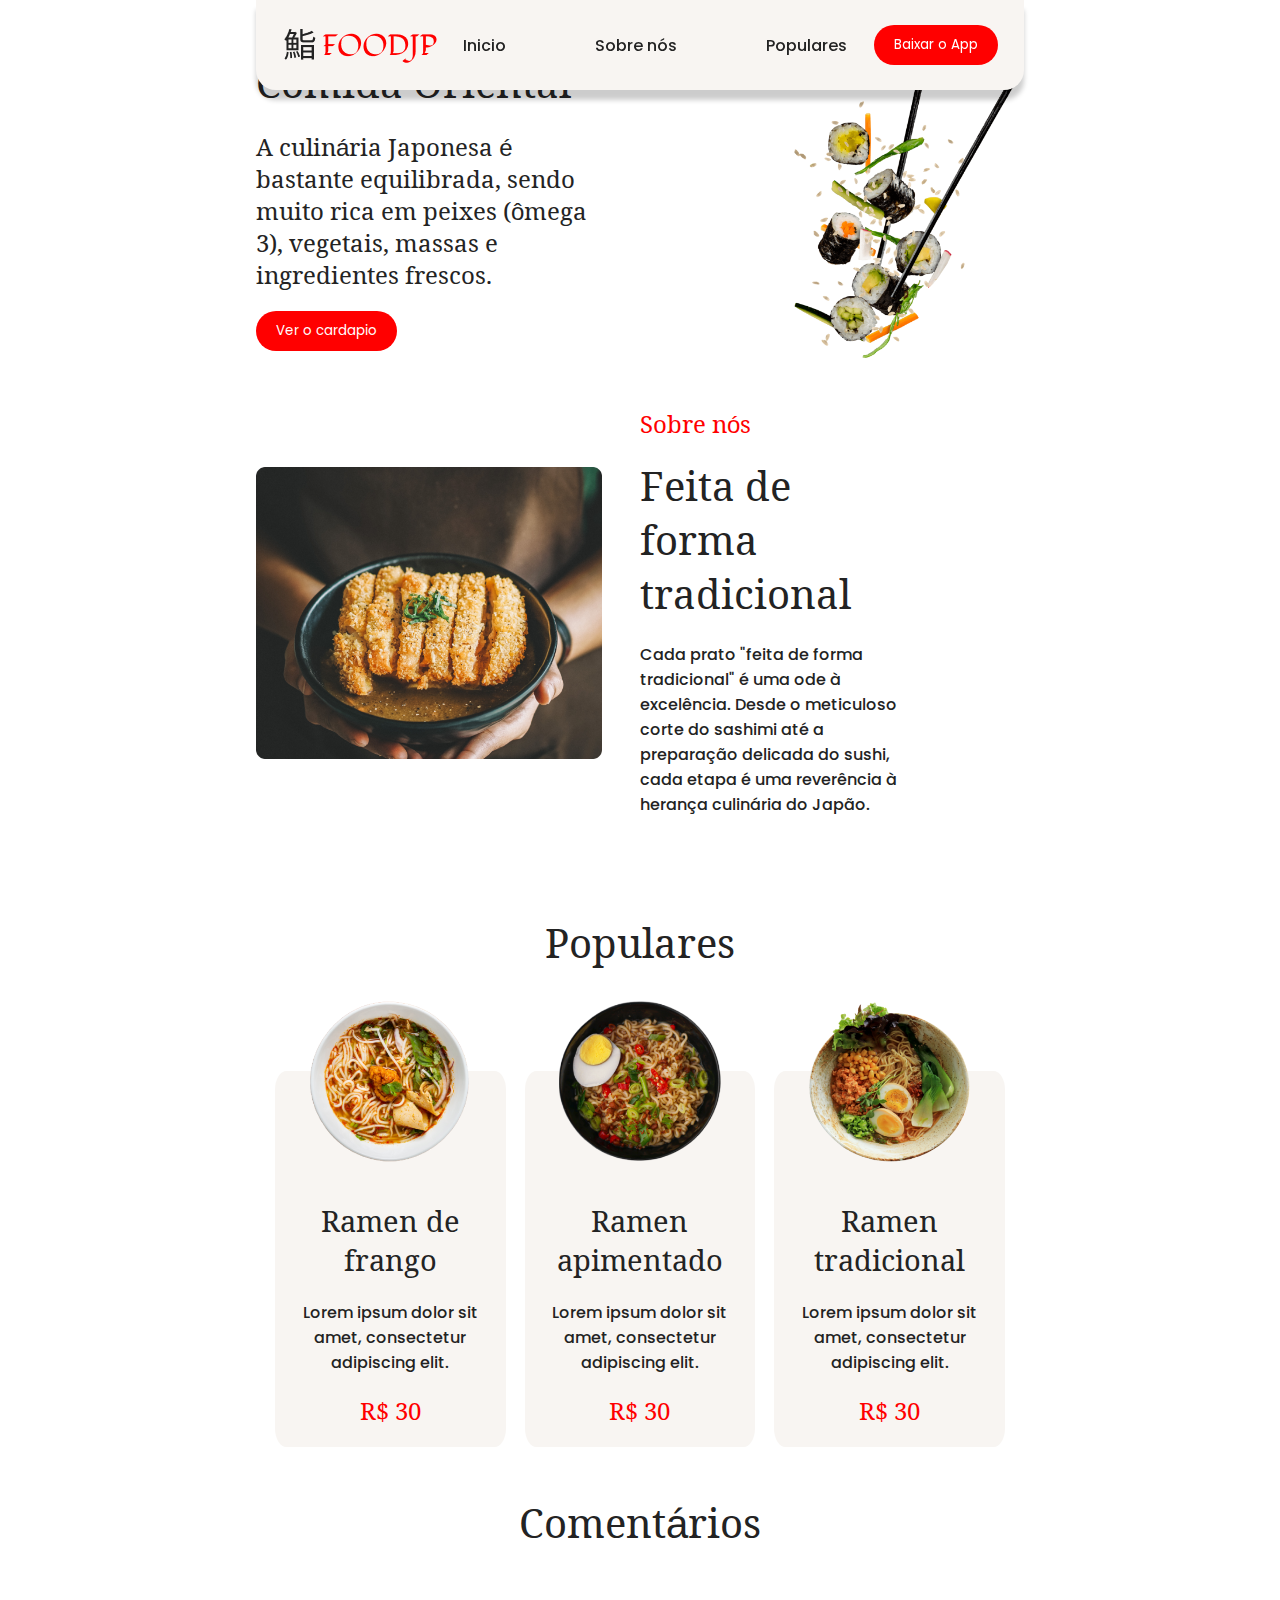
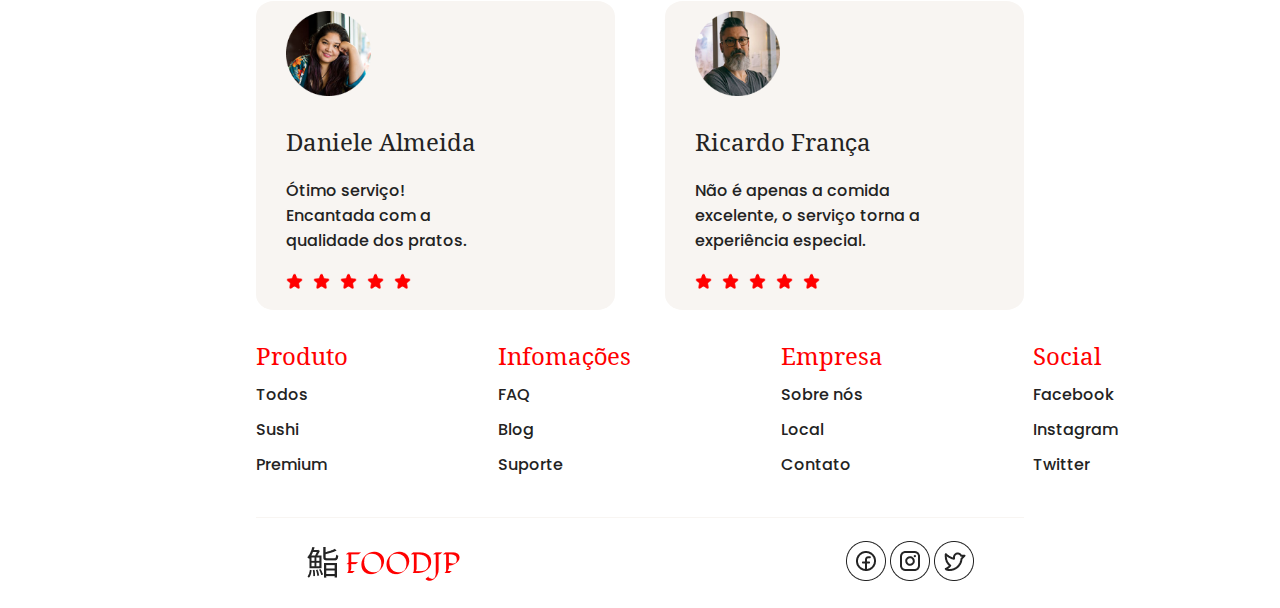
==== index.html @ 9f0ba6d4 "Retirado os arquivos da SRC e colocado na Root" ====
<!DOCTYPE html>
<html lang="pt-br">

<head>
    <meta charset="UTF-8">
    <meta name="viewport" content="width=device-width, initial-scale=1.0">
    <link rel="stylesheet" href="style.css">
    <link rel="preconnect" href="https://fonts.googleapis.com">
    <link rel="preconnect" href="https://fonts.gstatic.com" crossorigin>
    <link href="https://fonts.googleapis.com/css2?family=Koh+Santepheap:wght@100;300;400;700;900&family=Poppins:ital,wght@0,100;0,200;0,300;0,400;0,500;0,600;0,700;0,800;0,900;1,100;1,200;1,300;1,400;1,500;1,600;1,700;1,800;1,900&display=swap" rel="stylesheet">

    <link rel="shortcut icon" href="./assets/favicon.ico" type="image/x-icon">
    <title>Food-JP</title>

    <style>
        html {
            scroll-behavior: smooth;
        }
    </style>

</head>

<body>
    <header>
      <img src="./assets/logo.png" alt="Logo FoodJp" class="logo" />
  
      <nav class="navCabecario">
        <ul>
          <li><a href="#inicio">Inicio</a></li>
          <li><a href="#sobreNos">Sobre nós</a></li>
          <li><a href="#populares">Populares</a></li>
        </ul>
      </nav>
  
      <button>Baixar o App</button>
    </header>
  
    <main>
      <section class="inicio" id="inicio">
        <!--Inicio-->
        <div>
          <h2>Comida Oriental</h2>
          <p>A culinária Japonesa é bastante equilibrada, sendo muito rica em peixes (ômega 3), vegetais, massas e ingredientes frescos.</p>
          <button>Ver o cardapio</button>
        </div>
  
        <img class="sushi" src="./assets/sushi com hashi.png" alt="Foto de sushi" />
      </section>
  
      <section id="sobreNos" class="sobreNos" >
        <!--Sobre nos-->
        <img  class="noodle" src="./assets/img segurando prato.png" alt="Bowl de comida" />
  
        <div>
          <h3 class="sobreNosTxt">Sobre nós</h3>
          <h2>Feita de forma tradicional</h2>
          <p>Cada prato "feita de forma tradicional" é uma ode à excelência. Desde o meticuloso corte do sashimi até a preparação delicada do sushi, cada etapa é uma reverência à herança culinária do Japão.</p>
        </div>
      </section>
  
      <h1 id="populares" class="popularesTxt">Populares</h1>
  
      <section class="populares">
        <!--Populares-->
  
        <div>
          <img src="./assets/noodle branco.png" alt="Bowl branco com macarrão" />
          <h3>Ramen de frango</h3>
          <p>Lorem ipsum dolor sit amet, consectetur adipiscing elit.</p>
          <p class="preco">R$ 30</p>
        </div>
  
        <div>
          <img src="./assets/noodle preto.png" alt="Bowl preto com macarrão" />
          <h3>Ramen apimentado</h3>
          <p>Lorem ipsum dolor sit amet, consectetur adipiscing elit.</p>
          <p class="preco">R$ 30</p>
        </div>
  
        <div>
          <img src="./assets/noodle bege.png" alt="Bowl bege com macarrão" />
          <h3>Ramen tradicional</h3>
          <p>Lorem ipsum dolor sit amet, consectetur adipiscing elit.</p>
          <p class="preco">R$ 30</p>
        </div>
      </section>
  
      <h1 class="comentarioTxt">Comentários</h1>
  
      <section class="comentarios">
        <!--Comentarios-->
        <div>
          <img class="fotoAvaliacao" src="./assets/img profile 1.png" alt="Foto de muma mulher" />
          <h3>Daniele Almeida</h3>
          <p>Ótimo serviço! Encantada com a qualidade dos pratos.</p>
  
          <div class="estrelas">
            <img src="./assets/Star.png" alt="Estrela vermelha" />
            <img src="./assets/Star.png" alt="Estrela vermelha" />
            <img src="./assets/Star.png" alt="Estrela vermelha" />
            <img src="./assets/Star.png" alt="Estrela vermelha" />
            <img src="./assets/Star.png" alt="Estrela vermelha" />
          </div>
        </div>
  
        <div>
          <img class="fotoAvaliacao" src="./assets/img profile 2.png" alt="Foto de um homem" />
          <h3>Ricardo França</h3>
          <p class="paragrafoRicardo">Não é apenas a comida excelente, o serviço torna a experiência especial.</p>
  
          <div class="estrelas">
            <img src="./assets/Star.png" alt="Estrela vermelha" />
            <img src="./assets/Star.png" alt="Estrela vermelha" />
            <img src="./assets/Star.png" alt="Estrela vermelha" />
            <img src="./assets/Star.png" alt="Estrela vermelha" />
            <img src="./assets/Star.png" alt="Estrela vermelha" />
          </div>
        </div>
      </section>
  
      <nav class="navFooter">
        <ul>
          <h2>Produto</h2>
          <li><a href="#">Todos</a></li>
          <li><a href="#">Sushi</a></li>
          <li><a href="#">Premium</a></li>
        </ul>
        <ul>
          <h2>Infomações</h2>
          <li><a href="#">FAQ</a></li>
          <li><a href="#">Blog</a></li>
          <li><a href="#">Suporte</a></li>
        </ul>
        <ul>
          <h2>Empresa</h2>
          <li><a href="#">Sobre nós</a></li>
          <li><a href="#">Local</a></li>
          <li><a href="#">Contato</a></li>
        </ul>
        <ul>
          <h2>Social</h2>
          <li><a href="#">Facebook</a></li>
          <li><a href="#">Instagram</a></li>
          <li><a href="#">Twitter</a></li>
        </ul>
      </nav>
    </main>
  
    <hr class="linhaFooter" />
  
    <footer>
      <img src="./assets/logo.png" alt="" />
  
      <nav>
        <ul>
          <il
            ><a href="#"><img src="./assets/face.png" alt="Logo facebook" /></a
          ></il>
          <il
            ><a href="#"><img src="./assets/insta.png" alt="Logo instagram" /></a
          ></il>
          <il
            ><a href="#"><img src="./assets/twwiter X.png" alt="Logo twitter" /></a
          ></il>
        </ul>
      </nav>
    </footer>
  </body>
  

</html>
---- style.css ----
* {
  margin: 0;
  padding: 0;
  box-sizing: border-box;
}

body {
  width: 60vw;
  margin: 0 auto;
}

button {
  transition: transform 0.3s ease-in-out;
  border-radius: 60px;
  padding: 10px 20px;
  background-color: #ff0000;
  color: white;
  border: none;
  font-size: 1, 25rem;
  font-family: Poppins;
}
button:hover {
  transform: scale(1.15);
}
button:active {
  transform: scale(0.9);
}

header {
  display: flex;
  width: 60vw;
  height: 10vh;
  justify-content: space-evenly;
  align-items: center;
  position: fixed;
  top: 0;
  z-index: 1000;
  background-color: #F8F5F2;
  border-radius: 0 0 20px 20px;
  box-shadow: 0 10px 5px rgba(0, 0, 0, 0.2);
}
header .navCabecario ul {
  display: flex;
  justify-content: space-between;
  width: 30vw;
  list-style-type: none;
}
header .navCabecario ul li {
  transition: transform 0.3s ease-in-out;
}
header .navCabecario ul li:hover {
  transform: scale(1.15);
}
header .navCabecario ul a {
  text-decoration: none;
  font-size: 1rem;
  font-family: "Poppins", sans-serif;
  font-weight: 500;
  color: #232323;
}

.inicio {
  display: flex;
  justify-content: space-between;
  align-items: center;
  margin-top: 50px;
}
.inicio div {
  display: flex;
  flex-direction: column;
  align-items: baseline;
  width: 50%;
  gap: 20px;
}
.inicio .sushi {
  width: 30%;
}
.inicio h2 {
  font-size: 2.5rem;
  font-family: "Koh Santepheap", sans-serif;
  font-weight: 500;
  color: #232323;
}
.inicio p {
  font-size: 1.5rem;
  font-family: "Koh Santepheap", sans-serif;
  font-weight: 500;
  color: #232323;
  width: 90%;
}

.sobreNos {
  display: flex;
  justify-content: space-between;
  align-items: center;
  margin-top: 50px;
}
.sobreNos div {
  display: flex;
  flex-direction: column;
  align-items: baseline;
  width: 50%;
  gap: 20px;
}
.sobreNos .noodle {
  width: 45%;
}
.sobreNos .sobreNosTxt {
  font-size: 1.5rem;
  font-family: "Koh Santepheap", sans-serif;
  font-weight: 500;
  color: #232323;
  color: #ff0000;
}
.sobreNos h2 {
  font-size: 2.5rem;
  font-family: "Koh Santepheap", sans-serif;
  font-weight: 500;
  color: #232323;
  width: 60%;
}
.sobreNos p {
  font-size: 1rem;
  font-family: "Poppins", sans-serif;
  font-weight: 500;
  color: #232323;
  width: 74%;
}

.popularesTxt {
  font-size: 2.5rem;
  font-family: "Koh Santepheap", sans-serif;
  font-weight: 500;
  color: #232323;
  display: flex;
  justify-content: center;
  margin: 100px 0;
}

.populares {
  display: flex;
  justify-content: space-evenly;
  margin-top: 50px;
}
.populares div {
  display: flex;
  flex-direction: column;
  align-items: center;
  text-align: center;
  border-radius: 5%;
  background-color: #F8F5F2;
  width: 30%;
  gap: 20px;
}
.populares div img {
  transition: transform 0.3s ease-in-out;
  width: 70%;
  position: relative;
  top: -70px;
  margin-bottom: -50px;
}
.populares div img:hover {
  transform: scale(1.15);
}
.populares div h3 {
  font-size: 1.5rem;
  font-family: "Koh Santepheap", sans-serif;
  font-weight: 500;
  color: #232323;
  font-size: 1.8rem;
  width: 100%;
}
.populares div p {
  font-size: 1rem;
  font-family: "Poppins", sans-serif;
  font-weight: 500;
  color: #232323;
  width: 80%;
}
.populares div .preco {
  font-size: 1.5rem;
  font-family: "Koh Santepheap", sans-serif;
  font-weight: 500;
  color: #232323;
  color: #ff0000;
  margin-bottom: 20px;
}

.comentarioTxt {
  font-size: 2.5rem;
  font-family: "Koh Santepheap", sans-serif;
  font-weight: 500;
  color: #232323;
  display: flex;
  justify-content: center;
  margin: 50px 0;
}

.comentarios {
  display: flex;
  gap: 50px;
}
.comentarios div {
  display: flex;
  flex-direction: column;
  align-items: baseline;
  width: 50%;
  border-radius: 5%;
  background-color: #F8F5F2;
  gap: 20px;
  padding-left: 20px;
}
.comentarios .fotoAvaliacao {
  width: 25%;
  margin: 10px;
}
.comentarios h3 {
  font-size: 1.5rem;
  font-family: "Koh Santepheap", sans-serif;
  font-weight: 500;
  color: #232323;
  width: 80%;
}
.comentarios p {
  font-size: 1rem;
  font-family: "Poppins", sans-serif;
  font-weight: 500;
  color: #232323;
  width: 55%;
}
.comentarios .paragrafoRicardo {
  font-size: 1rem;
  font-family: "Poppins", sans-serif;
  font-weight: 500;
  color: #232323;
  width: 70%;
}
.comentarios .estrelas {
  display: flex;
  flex-direction: row;
  gap: 10px;
  width: 50%;
  margin-bottom: 20px;
  padding: 0;
}
.comentarios .estrelas img {
  width: 10%;
}

.navFooter {
  display: flex;
  margin: 30px 0;
  gap: 150px;
}
.navFooter ul {
  list-style-type: none;
}
.navFooter ul h2 {
  font-size: 1.5rem;
  font-family: "Koh Santepheap", sans-serif;
  font-weight: 500;
  color: #232323;
  color: #ff0000;
  padding-bottom: 10px;
}
.navFooter ul a {
  font-size: 1rem;
  font-family: "Poppins", sans-serif;
  font-weight: 500;
  color: #232323;
  transition: transform 0.3s ease-in-out;
  display: flex;
  text-decoration: none;
  padding-bottom: 10px;
}
.navFooter ul a:hover {
  transform: scale(1.15);
}

.linhaFooter {
  border: none;
  height: 1px;
  background-color: #F8F5F2;
}

footer {
  display: flex;
  height: 10vh;
  justify-content: space-between;
  align-items: center;
  margin: 50px 0 20 0;
  padding: 0 50px 0 50px;
}
footer nav img {
  transition: transform 0.3s ease-in-out;
}
footer nav img:hover {
  transform: scale(1.15);
}

#inicio, #sobreNos, #populares {
  scroll-margin-top: 10vh;
}/*# sourceMappingURL=style.css.map */
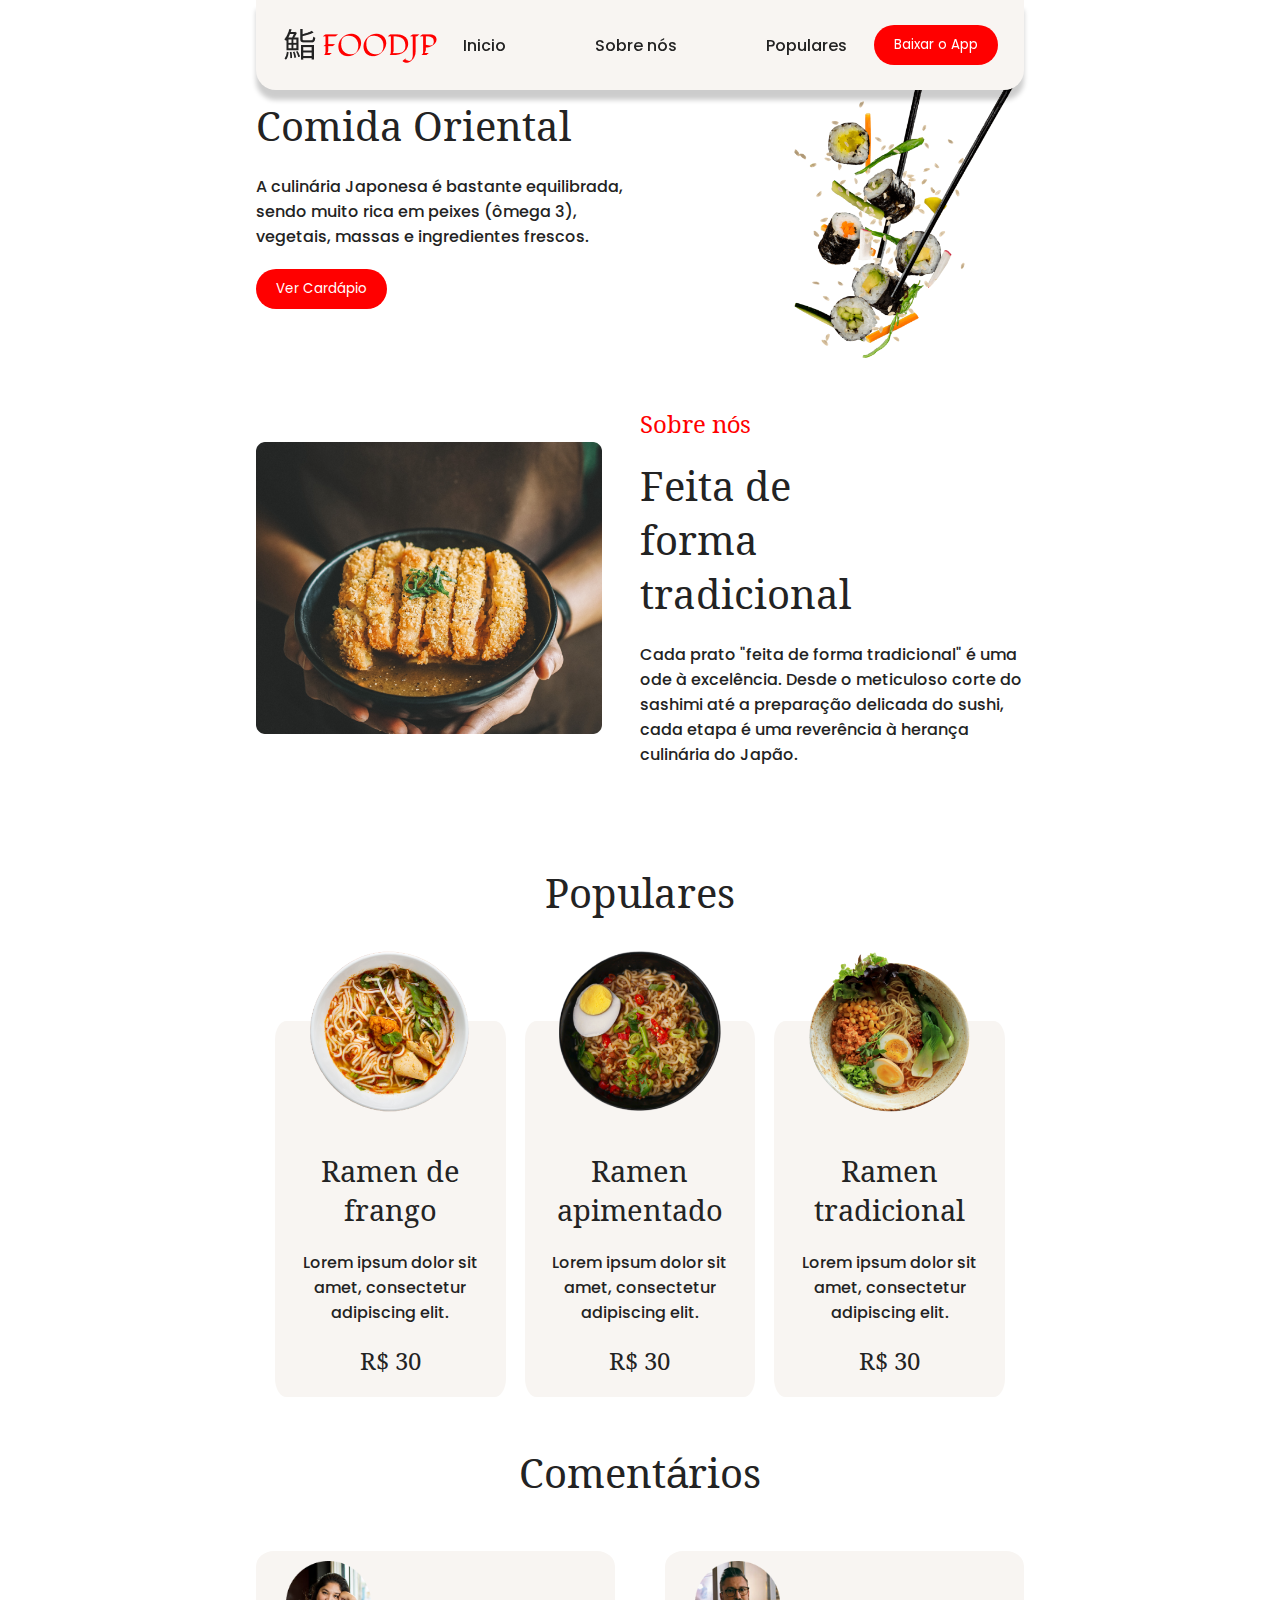
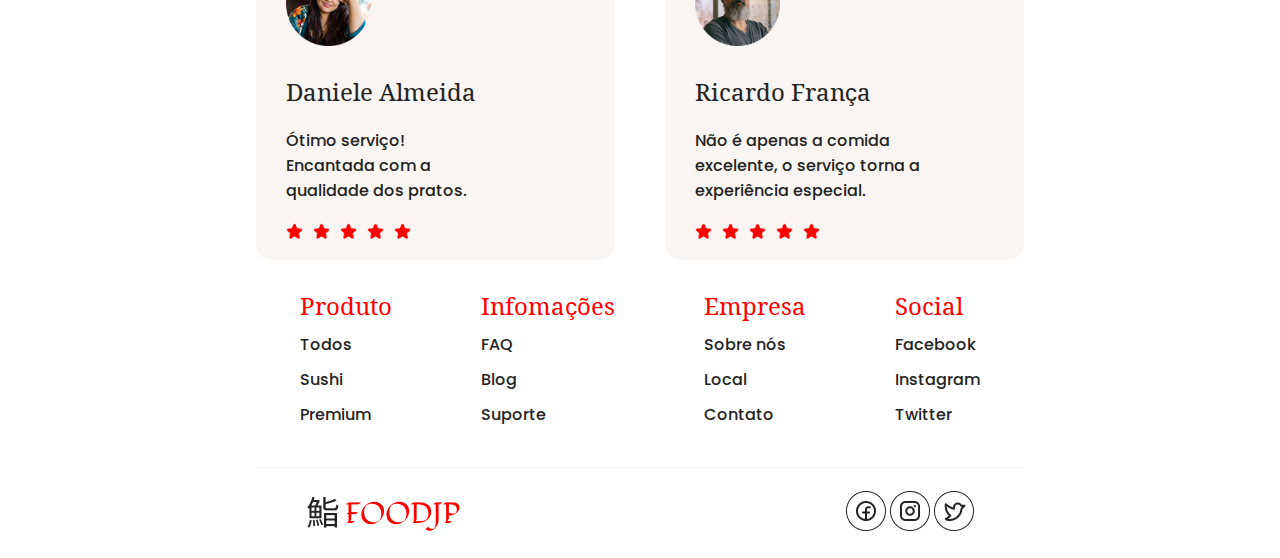
==== commit 572e7ce0: "Criado a funcionalidade para o botão ver cadapio e atualizado o README com as informacoes do projeto" ====
--- a/index.html
+++ b/index.html
@@ -2,170 +2,172 @@
 <html lang="pt-br">
 
 <head>
-    <meta charset="UTF-8">
-    <meta name="viewport" content="width=device-width, initial-scale=1.0">
-    <link rel="stylesheet" href="style.css">
-    <link rel="preconnect" href="https://fonts.googleapis.com">
-    <link rel="preconnect" href="https://fonts.gstatic.com" crossorigin>
-    <link href="https://fonts.googleapis.com/css2?family=Koh+Santepheap:wght@100;300;400;700;900&family=Poppins:ital,wght@0,100;0,200;0,300;0,400;0,500;0,600;0,700;0,800;0,900;1,100;1,200;1,300;1,400;1,500;1,600;1,700;1,800;1,900&display=swap" rel="stylesheet">
+  <meta charset="UTF-8">
+  <meta name="viewport" content="width=device-width, initial-scale=1.0">
+  <link rel="stylesheet" href="style.css">
+  <link rel="preconnect" href="https://fonts.googleapis.com">
+  <link rel="preconnect" href="https://fonts.gstatic.com" crossorigin>
+  <link
+    href="https://fonts.googleapis.com/css2?family=Koh+Santepheap:wght@100;300;400;700;900&family=Poppins:ital,wght@0,100;0,200;0,300;0,400;0,500;0,600;0,700;0,800;0,900;1,100;1,200;1,300;1,400;1,500;1,600;1,700;1,800;1,900&display=swap"
+    rel="stylesheet">
 
-    <link rel="shortcut icon" href="./assets/favicon.ico" type="image/x-icon">
-    <title>Food-JP</title>
+  <link rel="shortcut icon" href="./assets/favicon.ico" type="image/x-icon">
+  <title>Food-JP</title>
 
-    <style>
-        html {
-            scroll-behavior: smooth;
-        }
-    </style>
+  <style>
+    html {
+      scroll-behavior: smooth;
+    }
+  </style>
 
 </head>
 
 <body>
-    <header>
-      <img src="./assets/logo.png" alt="Logo FoodJp" class="logo" />
-  
-      <nav class="navCabecario">
-        <ul>
-          <li><a href="#inicio">Inicio</a></li>
-          <li><a href="#sobreNos">Sobre nós</a></li>
-          <li><a href="#populares">Populares</a></li>
-        </ul>
-      </nav>
-  
-      <button>Baixar o App</button>
-    </header>
-  
-    <main>
-      <section class="inicio" id="inicio">
-        <!--Inicio-->
-        <div>
-          <h2>Comida Oriental</h2>
-          <p>A culinária Japonesa é bastante equilibrada, sendo muito rica em peixes (ômega 3), vegetais, massas e ingredientes frescos.</p>
-          <button>Ver o cardapio</button>
+  <header>
+    <img src="./assets/logo.png" alt="Logo FoodJp" class="logo" />
+
+    <nav class="navCabecario">
+      <ul>
+        <li><a href="#inicio">Inicio</a></li>
+        <li><a href="#sobreNos">Sobre nós</a></li>
+        <li><a href="#populares">Populares</a></li>
+      </ul>
+    </nav>
+
+    <button>Baixar o App</button>
+  </header>
+
+  <main>
+    <section class="inicio" id="inicio">
+      <!--Inicio-->
+      <div>
+        <h2>Comida Oriental</h2>
+        <p>A culinária Japonesa é bastante equilibrada, sendo muito rica em peixes (ômega 3), vegetais, massas e
+          ingredientes frescos.</p>
+
+        <button onclick="abrirCardapio()">Ver Cardápio</button>
+
+      </div>
+
+      <img class="sushi" src="./assets/sushi com hashi.png" alt="Foto de sushi" />
+    </section>
+
+    <section id="sobreNos" class="sobreNos">
+      <!--Sobre nos-->
+      <img class="noodle" src="./assets/img segurando prato.png" alt="Bowl de comida" />
+
+      <div>
+        <h3 class="sobreNosTxt">Sobre nós</h3>
+        <h2>Feita de forma tradicional</h2>
+        <p>Cada prato "feita de forma tradicional" é uma ode à excelência. Desde o meticuloso corte do sashimi até a
+          preparação delicada do sushi, cada etapa é uma reverência à herança culinária do Japão.</p>
+      </div>
+    </section>
+
+    <h1 id="populares" class="popularesTxt">Populares</h1>
+
+    <section class="populares">
+      <!--Populares-->
+
+      <div>
+        <img src="./assets/noodle branco.png" alt="Bowl branco com macarrão" />
+        <h3>Ramen de frango</h3>
+        <p>Lorem ipsum dolor sit amet, consectetur adipiscing elit.</p>
+        <p class="preco">R$ 30</p>
+      </div>
+
+      <div>
+        <img src="./assets/noodle preto.png" alt="Bowl preto com macarrão" />
+        <h3>Ramen apimentado</h3>
+        <p>Lorem ipsum dolor sit amet, consectetur adipiscing elit.</p>
+        <p class="preco">R$ 30</p>
+      </div>
+
+      <div>
+        <img src="./assets/noodle bege.png" alt="Bowl bege com macarrão" />
+        <h3>Ramen tradicional</h3>
+        <p>Lorem ipsum dolor sit amet, consectetur adipiscing elit.</p>
+        <p class="preco">R$ 30</p>
+      </div>
+    </section>
+
+    <h1 class="comentarioTxt">Comentários</h1>
+
+    <section class="comentarios">
+      <!--Comentarios-->
+      <div>
+        <img class="fotoAvaliacao" src="./assets/img profile 1.png" alt="Foto de muma mulher" />
+        <h3>Daniele Almeida</h3>
+        <p>Ótimo serviço! Encantada com a qualidade dos pratos.</p>
+
+        <div class="estrelas">
+          <img src="./assets/Star.png" alt="Estrela vermelha" />
+          <img src="./assets/Star.png" alt="Estrela vermelha" />
+          <img src="./assets/Star.png" alt="Estrela vermelha" />
+          <img src="./assets/Star.png" alt="Estrela vermelha" />
+          <img src="./assets/Star.png" alt="Estrela vermelha" />
         </div>
-  
-        <img class="sushi" src="./assets/sushi com hashi.png" alt="Foto de sushi" />
-      </section>
-  
-      <section id="sobreNos" class="sobreNos" >
-        <!--Sobre nos-->
-        <img  class="noodle" src="./assets/img segurando prato.png" alt="Bowl de comida" />
-  
-        <div>
-          <h3 class="sobreNosTxt">Sobre nós</h3>
-          <h2>Feita de forma tradicional</h2>
-          <p>Cada prato "feita de forma tradicional" é uma ode à excelência. Desde o meticuloso corte do sashimi até a preparação delicada do sushi, cada etapa é uma reverência à herança culinária do Japão.</p>
+      </div>
+
+      <div>
+        <img class="fotoAvaliacao" src="./assets/img profile 2.png" alt="Foto de um homem" />
+        <h3>Ricardo França</h3>
+        <p class="paragrafoRicardo">Não é apenas a comida excelente, o serviço torna a experiência especial.</p>
+
+        <div class="estrelas">
+          <img src="./assets/Star.png" alt="Estrela vermelha" />
+          <img src="./assets/Star.png" alt="Estrela vermelha" />
+          <img src="./assets/Star.png" alt="Estrela vermelha" />
+          <img src="./assets/Star.png" alt="Estrela vermelha" />
+          <img src="./assets/Star.png" alt="Estrela vermelha" />
         </div>
-      </section>
-  
-      <h1 id="populares" class="popularesTxt">Populares</h1>
-  
-      <section class="populares">
-        <!--Populares-->
-  
-        <div>
-          <img src="./assets/noodle branco.png" alt="Bowl branco com macarrão" />
-          <h3>Ramen de frango</h3>
-          <p>Lorem ipsum dolor sit amet, consectetur adipiscing elit.</p>
-          <p class="preco">R$ 30</p>
-        </div>
-  
-        <div>
-          <img src="./assets/noodle preto.png" alt="Bowl preto com macarrão" />
-          <h3>Ramen apimentado</h3>
-          <p>Lorem ipsum dolor sit amet, consectetur adipiscing elit.</p>
-          <p class="preco">R$ 30</p>
-        </div>
-  
-        <div>
-          <img src="./assets/noodle bege.png" alt="Bowl bege com macarrão" />
-          <h3>Ramen tradicional</h3>
-          <p>Lorem ipsum dolor sit amet, consectetur adipiscing elit.</p>
-          <p class="preco">R$ 30</p>
-        </div>
-      </section>
-  
-      <h1 class="comentarioTxt">Comentários</h1>
-  
-      <section class="comentarios">
-        <!--Comentarios-->
-        <div>
-          <img class="fotoAvaliacao" src="./assets/img profile 1.png" alt="Foto de muma mulher" />
-          <h3>Daniele Almeida</h3>
-          <p>Ótimo serviço! Encantada com a qualidade dos pratos.</p>
-  
-          <div class="estrelas">
-            <img src="./assets/Star.png" alt="Estrela vermelha" />
-            <img src="./assets/Star.png" alt="Estrela vermelha" />
-            <img src="./assets/Star.png" alt="Estrela vermelha" />
-            <img src="./assets/Star.png" alt="Estrela vermelha" />
-            <img src="./assets/Star.png" alt="Estrela vermelha" />
-          </div>
-        </div>
-  
-        <div>
-          <img class="fotoAvaliacao" src="./assets/img profile 2.png" alt="Foto de um homem" />
-          <h3>Ricardo França</h3>
-          <p class="paragrafoRicardo">Não é apenas a comida excelente, o serviço torna a experiência especial.</p>
-  
-          <div class="estrelas">
-            <img src="./assets/Star.png" alt="Estrela vermelha" />
-            <img src="./assets/Star.png" alt="Estrela vermelha" />
-            <img src="./assets/Star.png" alt="Estrela vermelha" />
-            <img src="./assets/Star.png" alt="Estrela vermelha" />
-            <img src="./assets/Star.png" alt="Estrela vermelha" />
-          </div>
-        </div>
-      </section>
-  
-      <nav class="navFooter">
-        <ul>
-          <h2>Produto</h2>
-          <li><a href="#">Todos</a></li>
-          <li><a href="#">Sushi</a></li>
-          <li><a href="#">Premium</a></li>
-        </ul>
-        <ul>
-          <h2>Infomações</h2>
-          <li><a href="#">FAQ</a></li>
-          <li><a href="#">Blog</a></li>
-          <li><a href="#">Suporte</a></li>
-        </ul>
-        <ul>
-          <h2>Empresa</h2>
-          <li><a href="#">Sobre nós</a></li>
-          <li><a href="#">Local</a></li>
-          <li><a href="#">Contato</a></li>
-        </ul>
-        <ul>
-          <h2>Social</h2>
-          <li><a href="#">Facebook</a></li>
-          <li><a href="#">Instagram</a></li>
-          <li><a href="#">Twitter</a></li>
-        </ul>
-      </nav>
-    </main>
-  
-    <hr class="linhaFooter" />
-  
-    <footer>
-      <img src="./assets/logo.png" alt="" />
-  
-      <nav>
-        <ul>
-          <il
-            ><a href="#"><img src="./assets/face.png" alt="Logo facebook" /></a
-          ></il>
-          <il
-            ><a href="#"><img src="./assets/insta.png" alt="Logo instagram" /></a
-          ></il>
-          <il
-            ><a href="#"><img src="./assets/twwiter X.png" alt="Logo twitter" /></a
-          ></il>
-        </ul>
-      </nav>
-    </footer>
-  </body>
-  
+      </div>
+    </section>
+
+    <nav class="navFooter">
+      <ul>
+        <h2>Produto</h2>
+        <li><a href="#">Todos</a></li>
+        <li><a href="#">Sushi</a></li>
+        <li><a href="#">Premium</a></li>
+      </ul>
+      <ul>
+        <h2>Infomações</h2>
+        <li><a href="#">FAQ</a></li>
+        <li><a href="#">Blog</a></li>
+        <li><a href="#">Suporte</a></li>
+      </ul>
+      <ul>
+        <h2>Empresa</h2>
+        <li><a href="#">Sobre nós</a></li>
+        <li><a href="#">Local</a></li>
+        <li><a href="#">Contato</a></li>
+      </ul>
+      <ul>
+        <h2>Social</h2>
+        <li><a href="#">Facebook</a></li>
+        <li><a href="#">Instagram</a></li>
+        <li><a href="#">Twitter</a></li>
+      </ul>
+    </nav>
+  </main>
+
+  <hr class="linhaFooter" />
+
+  <footer>
+    <img src="./assets/logo.png" alt="" />
+
+    <nav>
+      <ul>
+        <il><a href="#"><img src="./assets/face.png" alt="Logo facebook" /></a></il>
+        <il><a href="#"><img src="./assets/insta.png" alt="Logo instagram" /></a></il>
+        <il><a href="#"><img src="./assets/twwiter X.png" alt="Logo twitter" /></a></il>
+      </ul>
+    </nav>
+  </footer>
+
+  <script src="./script.js"></script>
+</body>
+
 
 </html>--- a/style.css
+++ b/style.css
@@ -7,6 +7,11 @@
 body {
   width: 60vw;
   margin: 0 auto;
+}
+@media (max-width: 576px) {
+  body {
+    width: 90vw;
+  }
 }
 
 button {
@@ -35,9 +40,26 @@
   position: fixed;
   top: 0;
   z-index: 1000;
-  background-color: #F8F5F2;
+  background-color: #f8f5f2;
   border-radius: 0 0 20px 20px;
   box-shadow: 0 10px 5px rgba(0, 0, 0, 0.2);
+}
+@media (max-width: 576px) {
+  header {
+    width: 100%;
+    position: relative;
+    top: 10px;
+  }
+}
+@media (max-width: 576px) {
+  header img {
+    width: 50%;
+  }
+}
+@media (max-width: 576px) {
+  header .navCabecario {
+    display: none;
+  }
 }
 header .navCabecario ul {
   display: flex;
@@ -64,6 +86,11 @@
   justify-content: space-between;
   align-items: center;
   margin-top: 50px;
+}
+@media (max-width: 576px) {
+  .inicio {
+    flex-direction: column-reverse;
+  }
 }
 .inicio div {
   display: flex;
@@ -72,21 +99,36 @@
   width: 50%;
   gap: 20px;
 }
+@media (max-width: 576px) {
+  .inicio div {
+    width: 100%;
+  }
+}
 .inicio .sushi {
   width: 30%;
 }
+@media (max-width: 576px) {
+  .inicio .sushi {
+    width: 60%;
+  }
+}
 .inicio h2 {
   font-size: 2.5rem;
   font-family: "Koh Santepheap", sans-serif;
   font-weight: 500;
   color: #232323;
 }
+@media (max-width: 576px) {
+  .inicio h2 {
+    font-size: 2.2rem;
+  }
+}
 .inicio p {
-  font-size: 1.5rem;
-  font-family: "Koh Santepheap", sans-serif;
-  font-weight: 500;
-  color: #232323;
-  width: 90%;
+  font-size: 1rem;
+  font-family: "Poppins", sans-serif;
+  font-weight: 500;
+  color: #232323;
+  width: 100%;
 }
 
 .sobreNos {
@@ -94,6 +136,12 @@
   justify-content: space-between;
   align-items: center;
   margin-top: 50px;
+}
+@media (max-width: 576px) {
+  .sobreNos {
+    width: 100%;
+    flex-direction: column;
+  }
 }
 .sobreNos div {
   display: flex;
@@ -102,9 +150,19 @@
   width: 50%;
   gap: 20px;
 }
+@media (max-width: 576px) {
+  .sobreNos div {
+    width: 90%;
+  }
+}
 .sobreNos .noodle {
   width: 45%;
 }
+@media (max-width: 576px) {
+  .sobreNos .noodle {
+    width: 90%;
+  }
+}
 .sobreNos .sobreNosTxt {
   font-size: 1.5rem;
   font-family: "Koh Santepheap", sans-serif;
@@ -119,12 +177,17 @@
   color: #232323;
   width: 60%;
 }
+@media (max-width: 576px) {
+  .sobreNos h2 {
+    width: 100%;
+  }
+}
 .sobreNos p {
   font-size: 1rem;
   font-family: "Poppins", sans-serif;
   font-weight: 500;
   color: #232323;
-  width: 74%;
+  width: 100%;
 }
 
 .popularesTxt {
@@ -136,11 +199,22 @@
   justify-content: center;
   margin: 100px 0;
 }
+@media (max-width: 576px) {
+  .popularesTxt {
+    margin: 30px 0;
+  }
+}
 
 .populares {
   display: flex;
   justify-content: space-evenly;
   margin-top: 50px;
+}
+@media (max-width: 576px) {
+  .populares {
+    flex-direction: column;
+    align-items: center;
+  }
 }
 .populares div {
   display: flex;
@@ -148,9 +222,15 @@
   align-items: center;
   text-align: center;
   border-radius: 5%;
-  background-color: #F8F5F2;
+  background-color: #f8f5f2;
   width: 30%;
   gap: 20px;
+}
+@media (max-width: 576px) {
+  .populares div {
+    width: 90%;
+    margin: 50px 0;
+  }
 }
 .populares div img {
   transition: transform 0.3s ease-in-out;
@@ -182,7 +262,6 @@
   font-family: "Koh Santepheap", sans-serif;
   font-weight: 500;
   color: #232323;
-  color: #ff0000;
   margin-bottom: 20px;
 }
 
@@ -199,6 +278,11 @@
 .comentarios {
   display: flex;
   gap: 50px;
+}
+@media (max-width: 576px) {
+  .comentarios {
+    flex-direction: column;
+  }
 }
 .comentarios div {
   display: flex;
@@ -206,9 +290,14 @@
   align-items: baseline;
   width: 50%;
   border-radius: 5%;
-  background-color: #F8F5F2;
+  background-color: #f8f5f2;
   gap: 20px;
   padding-left: 20px;
+}
+@media (max-width: 576px) {
+  .comentarios div {
+    width: 100%;
+  }
 }
 .comentarios .fotoAvaliacao {
   width: 25%;
@@ -228,12 +317,22 @@
   color: #232323;
   width: 55%;
 }
+@media (max-width: 576px) {
+  .comentarios p {
+    width: 100%;
+  }
+}
 .comentarios .paragrafoRicardo {
   font-size: 1rem;
   font-family: "Poppins", sans-serif;
   font-weight: 500;
   color: #232323;
   width: 70%;
+}
+@media (max-width: 576px) {
+  .comentarios .paragrafoRicardo {
+    width: 100%;
+  }
 }
 .comentarios .estrelas {
   display: flex;
@@ -250,10 +349,23 @@
 .navFooter {
   display: flex;
   margin: 30px 0;
-  gap: 150px;
+  justify-content: space-around;
+}
+@media (max-width: 576px) {
+  .navFooter {
+    width: 90vw;
+    flex-wrap: wrap;
+    align-items: baseline;
+    justify-content: space-between;
+  }
 }
 .navFooter ul {
   list-style-type: none;
+}
+@media (max-width: 576px) {
+  .navFooter ul {
+    width: 50%;
+  }
 }
 .navFooter ul h2 {
   font-size: 1.5rem;
@@ -280,7 +392,7 @@
 .linhaFooter {
   border: none;
   height: 1px;
-  background-color: #F8F5F2;
+  background-color: #f8f5f2;
 }
 
 footer {
@@ -291,6 +403,12 @@
   margin: 50px 0 20 0;
   padding: 0 50px 0 50px;
 }
+@media (max-width: 576px) {
+  footer {
+    flex-direction: column;
+    gap: 10px;
+  }
+}
 footer nav img {
   transition: transform 0.3s ease-in-out;
 }
@@ -298,6 +416,8 @@
   transform: scale(1.15);
 }
 
-#inicio, #sobreNos, #populares {
+#inicio,
+#sobreNos,
+#populares {
   scroll-margin-top: 10vh;
 }/*# sourceMappingURL=style.css.map */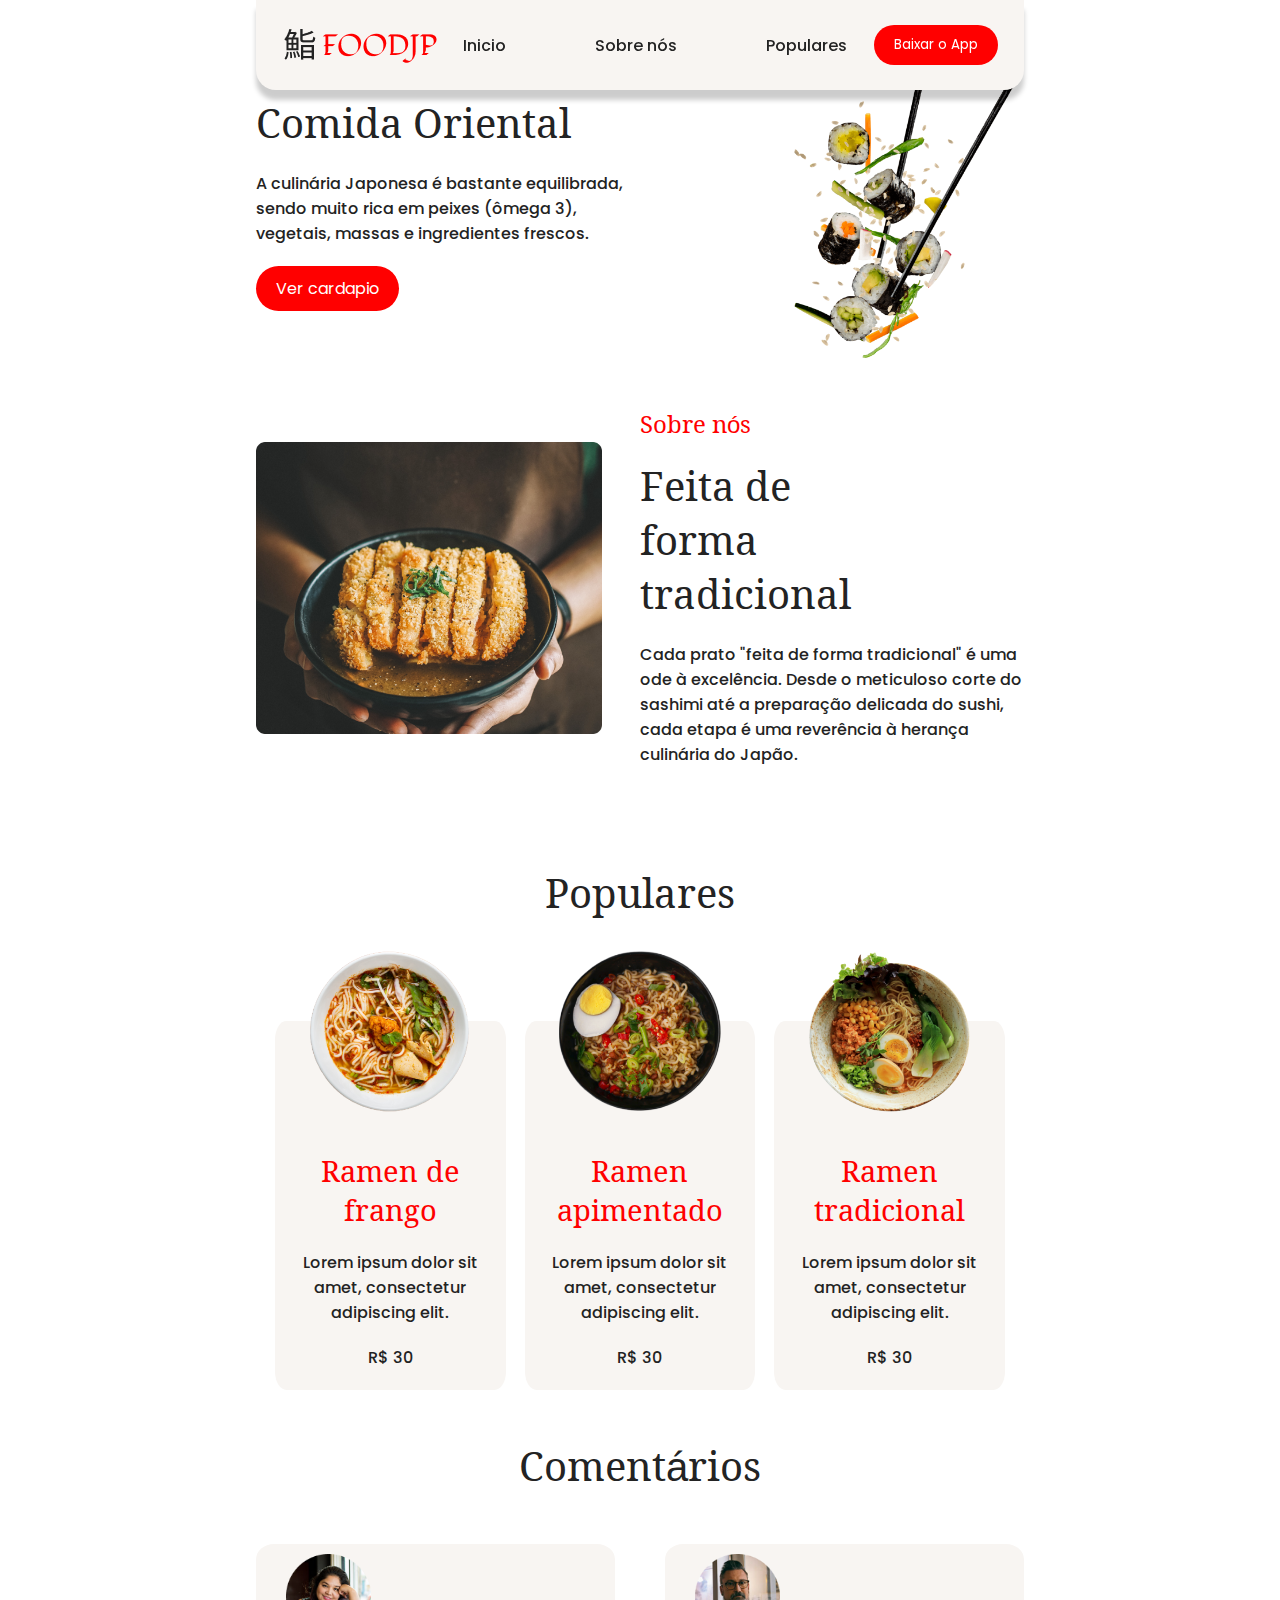
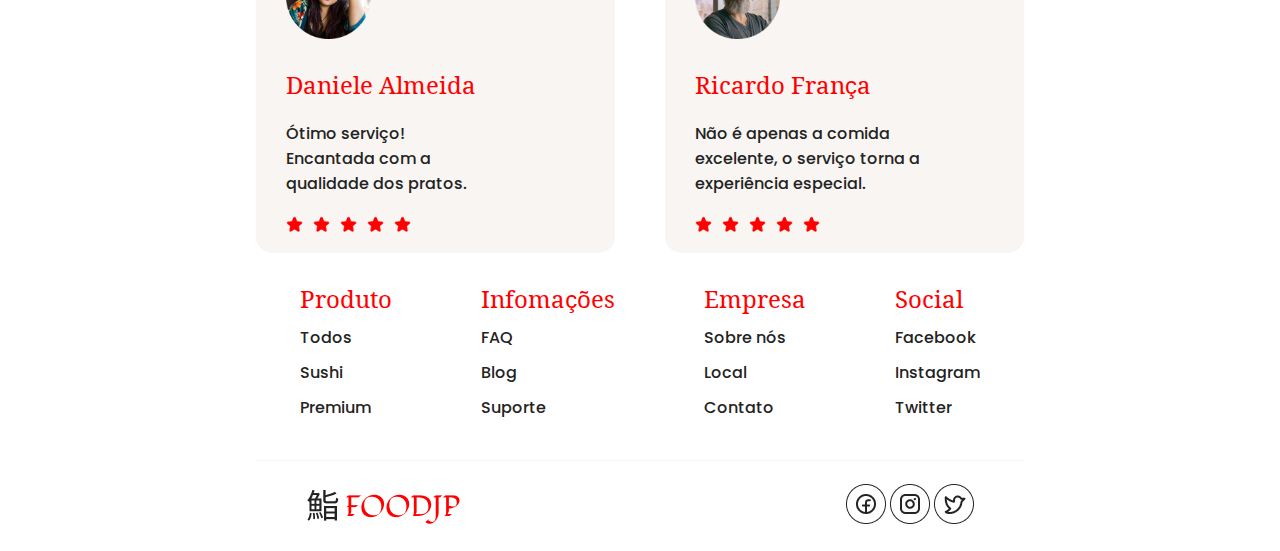
==== commit ab9df3aa: "Adicionado mais informações no cardapio, corrigido algumas tags e organizado a pasta do projeto" ====
--- a/index.html
+++ b/index.html
@@ -34,7 +34,7 @@
       </ul>
     </nav>
 
-    <button>Baixar o App</button>
+    <button class="botao">Baixar o App</button>
   </header>
 
   <main>
@@ -45,7 +45,8 @@
         <p>A culinária Japonesa é bastante equilibrada, sendo muito rica em peixes (ômega 3), vegetais, massas e
           ingredientes frescos.</p>
 
-        <button onclick="abrirCardapio()">Ver Cardápio</button>
+        <a href="./cardapio.html" target="_blank" rel="noopener noreferrer" class="botao">Ver cardapio</a>
+
 
       </div>
 
@@ -70,21 +71,21 @@
       <!--Populares-->
 
       <div>
-        <img src="./assets/noodle branco.png" alt="Bowl branco com macarrão" />
+        <img src="./assets/ramenFrango.png" alt="Bowl branco com macarrão" />
         <h3>Ramen de frango</h3>
         <p>Lorem ipsum dolor sit amet, consectetur adipiscing elit.</p>
         <p class="preco">R$ 30</p>
       </div>
 
       <div>
-        <img src="./assets/noodle preto.png" alt="Bowl preto com macarrão" />
+        <img src="./assets/ramenApimentado.png" alt="Bowl preto com macarrão" />
         <h3>Ramen apimentado</h3>
         <p>Lorem ipsum dolor sit amet, consectetur adipiscing elit.</p>
         <p class="preco">R$ 30</p>
       </div>
 
       <div>
-        <img src="./assets/noodle bege.png" alt="Bowl bege com macarrão" />
+        <img src="./assets/ramenTradicional.png" alt="Bowl bege com macarrão" />
         <h3>Ramen tradicional</h3>
         <p>Lorem ipsum dolor sit amet, consectetur adipiscing elit.</p>
         <p class="preco">R$ 30</p>
--- a/style.css
+++ b/style.css
@@ -2,6 +2,8 @@
   margin: 0;
   padding: 0;
   box-sizing: border-box;
+  list-style-type: none;
+  text-decoration: none;
 }
 
 body {
@@ -14,7 +16,7 @@
   }
 }
 
-button {
+.botao {
   transition: transform 0.3s ease-in-out;
   border-radius: 60px;
   padding: 10px 20px;
@@ -24,10 +26,10 @@
   font-size: 1, 25rem;
   font-family: Poppins;
 }
-button:hover {
+.botao:hover {
   transform: scale(1.15);
 }
-button:active {
+.botao:active {
   transform: scale(0.9);
 }
 
@@ -65,7 +67,6 @@
   display: flex;
   justify-content: space-between;
   width: 30vw;
-  list-style-type: none;
 }
 header .navCabecario ul li {
   transition: transform 0.3s ease-in-out;
@@ -74,7 +75,6 @@
   transform: scale(1.15);
 }
 header .navCabecario ul a {
-  text-decoration: none;
   font-size: 1rem;
   font-family: "Poppins", sans-serif;
   font-weight: 500;
@@ -167,7 +167,7 @@
   font-size: 1.5rem;
   font-family: "Koh Santepheap", sans-serif;
   font-weight: 500;
-  color: #232323;
+  color: #ff0000;
   color: #ff0000;
 }
 .sobreNos h2 {
@@ -246,7 +246,7 @@
   font-size: 1.5rem;
   font-family: "Koh Santepheap", sans-serif;
   font-weight: 500;
-  color: #232323;
+  color: #ff0000;
   font-size: 1.8rem;
   width: 100%;
 }
@@ -257,11 +257,12 @@
   color: #232323;
   width: 80%;
 }
-.populares div .preco {
+
+.preco {
   font-size: 1.5rem;
   font-family: "Koh Santepheap", sans-serif;
   font-weight: 500;
-  color: #232323;
+  color: #ff0000;
   margin-bottom: 20px;
 }
 
@@ -307,7 +308,7 @@
   font-size: 1.5rem;
   font-family: "Koh Santepheap", sans-serif;
   font-weight: 500;
-  color: #232323;
+  color: #ff0000;
   width: 80%;
 }
 .comentarios p {
@@ -359,9 +360,6 @@
     justify-content: space-between;
   }
 }
-.navFooter ul {
-  list-style-type: none;
-}
 @media (max-width: 576px) {
   .navFooter ul {
     width: 50%;
@@ -371,7 +369,7 @@
   font-size: 1.5rem;
   font-family: "Koh Santepheap", sans-serif;
   font-weight: 500;
-  color: #232323;
+  color: #ff0000;
   color: #ff0000;
   padding-bottom: 10px;
 }
@@ -382,7 +380,6 @@
   color: #232323;
   transition: transform 0.3s ease-in-out;
   display: flex;
-  text-decoration: none;
   padding-bottom: 10px;
 }
 .navFooter ul a:hover {
@@ -418,6 +415,9 @@
 
 #inicio,
 #sobreNos,
+#ramen,
+#kare,
+#daifuku,
 #populares {
   scroll-margin-top: 10vh;
 }/*# sourceMappingURL=style.css.map */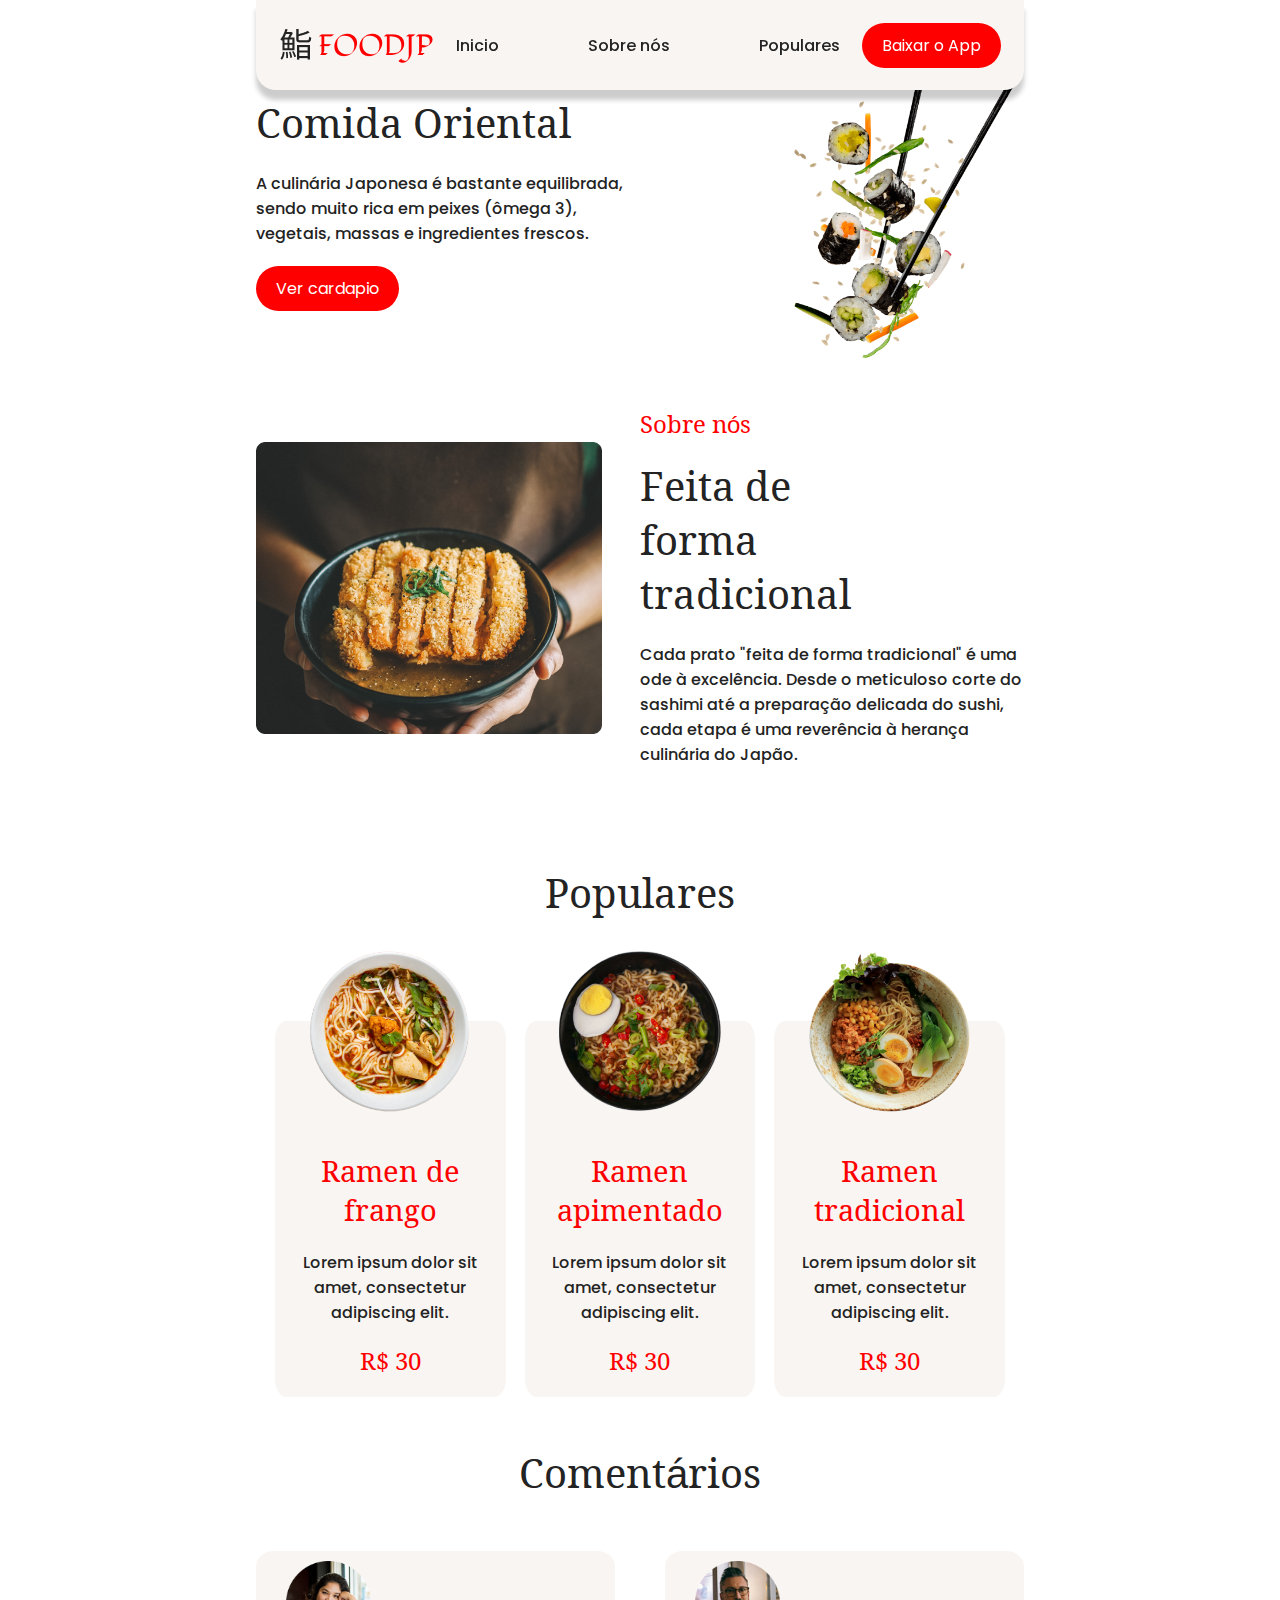
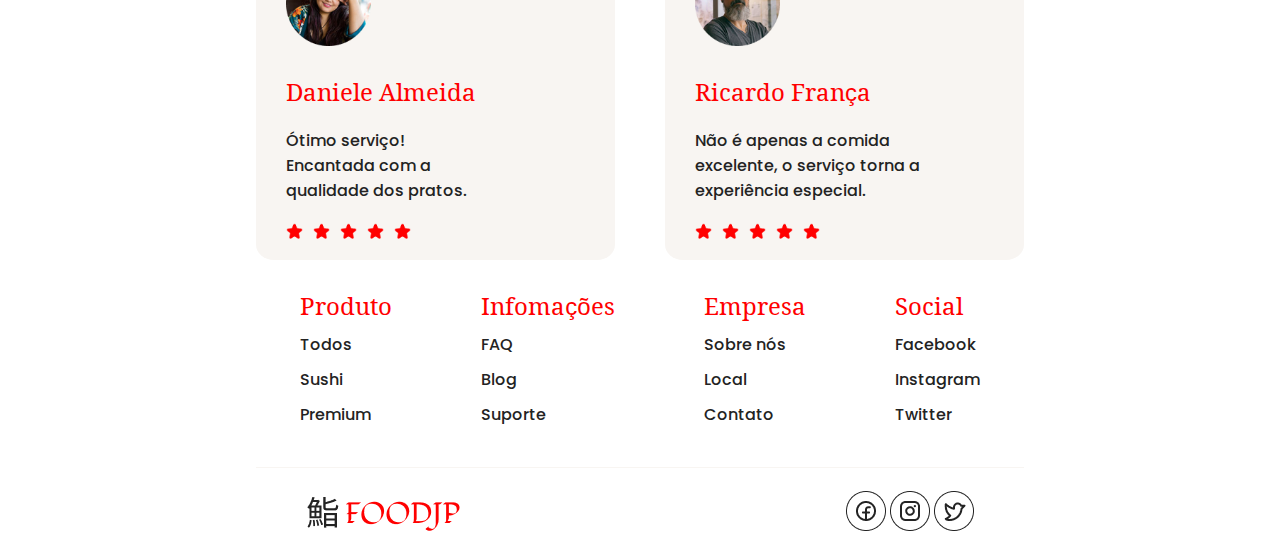
==== commit 9c93aaf6: "Organizado as pastas e todos on lnks entre elas e criada alguns estilos scss para o cardapio" ====
--- a/index.html
+++ b/index.html
@@ -4,7 +4,7 @@
 <head>
   <meta charset="UTF-8">
   <meta name="viewport" content="width=device-width, initial-scale=1.0">
-  <link rel="stylesheet" href="style.css">
+  <link rel="stylesheet" href="./css/style.css">
   <link rel="preconnect" href="https://fonts.googleapis.com">
   <link rel="preconnect" href="https://fonts.gstatic.com" crossorigin>
   <link
@@ -55,7 +55,7 @@
 
     <section id="sobreNos" class="sobreNos">
       <!--Sobre nos-->
-      <img class="noodle" src="./assets/img segurando prato.png" alt="Bowl de comida" />
+      <img class="noodle" src="./assets/kare.png" alt="Bowl de comida" />
 
       <div>
         <h3 class="sobreNosTxt">Sobre nós</h3>
--- a/css/style.css
+++ b/css/style.css
@@ -0,0 +1,589 @@
+* {
+  margin: 0;
+  padding: 0;
+  box-sizing: border-box;
+  list-style-type: none;
+  text-decoration: none;
+}
+
+body {
+  width: 60vw;
+  margin: 0 auto;
+}
+@media (max-width: 576px) {
+  body {
+    width: 90vw;
+  }
+}
+
+.botao {
+  transition: transform 0.3s ease-in-out;
+  border-radius: 60px;
+  padding: 10px 20px;
+  background-color: #ff0000;
+  color: white;
+  border: none;
+  font-size: 1rem;
+  font-family: Poppins;
+}
+.botao:hover {
+  transform: scale(1.15);
+}
+.botao:active {
+  transform: scale(0.9);
+}
+
+header {
+  display: flex;
+  width: 60vw;
+  height: 10vh;
+  justify-content: space-evenly;
+  align-items: center;
+  position: fixed;
+  top: 0;
+  z-index: 1000;
+  background-color: #f8f5f2;
+  border-radius: 0 0 20px 20px;
+  box-shadow: 0 10px 5px rgba(0, 0, 0, 0.2);
+}
+@media (max-width: 576px) {
+  header {
+    width: 100%;
+    position: relative;
+    top: 10px;
+  }
+}
+@media (max-width: 576px) {
+  header img {
+    width: 50%;
+  }
+}
+@media (max-width: 576px) {
+  header .navCabecario {
+    display: none;
+  }
+}
+header .navCabecario ul {
+  display: flex;
+  justify-content: space-between;
+  width: 30vw;
+}
+header .navCabecario ul li {
+  transition: transform 0.3s ease-in-out;
+}
+header .navCabecario ul li:hover {
+  transform: scale(1.15);
+}
+header .navCabecario ul a {
+  font-size: 1rem;
+  font-family: "Poppins", sans-serif;
+  font-weight: 500;
+  color: #232323;
+}
+
+.inicio {
+  display: flex;
+  justify-content: space-between;
+  align-items: center;
+  margin-top: 50px;
+}
+@media (max-width: 576px) {
+  .inicio {
+    flex-direction: column-reverse;
+  }
+}
+.inicio div {
+  display: flex;
+  flex-direction: column;
+  align-items: baseline;
+  width: 50%;
+  gap: 20px;
+}
+@media (max-width: 576px) {
+  .inicio div {
+    width: 100%;
+  }
+}
+.inicio .sushi {
+  width: 30%;
+}
+@media (max-width: 576px) {
+  .inicio .sushi {
+    width: 60%;
+  }
+}
+.inicio h2 {
+  font-size: 2.5rem;
+  font-family: "Koh Santepheap", sans-serif;
+  font-weight: 500;
+  color: #232323;
+}
+@media (max-width: 576px) {
+  .inicio h2 {
+    font-size: 2.2rem;
+  }
+}
+.inicio p {
+  font-size: 1rem;
+  font-family: "Poppins", sans-serif;
+  font-weight: 500;
+  color: #232323;
+  width: 100%;
+}
+
+.sobreNos {
+  display: flex;
+  justify-content: space-between;
+  align-items: center;
+  margin-top: 50px;
+}
+@media (max-width: 576px) {
+  .sobreNos {
+    width: 100%;
+    flex-direction: column;
+  }
+}
+.sobreNos div {
+  display: flex;
+  flex-direction: column;
+  align-items: baseline;
+  width: 50%;
+  gap: 20px;
+}
+@media (max-width: 576px) {
+  .sobreNos div {
+    width: 90%;
+  }
+}
+.sobreNos .noodle {
+  width: 45%;
+}
+@media (max-width: 576px) {
+  .sobreNos .noodle {
+    width: 90%;
+  }
+}
+.sobreNos .sobreNosTxt {
+  font-size: 1.5rem;
+  font-family: "Koh Santepheap", sans-serif;
+  font-weight: 500;
+  color: #ff0000;
+  color: #ff0000;
+}
+.sobreNos h2 {
+  font-size: 2.5rem;
+  font-family: "Koh Santepheap", sans-serif;
+  font-weight: 500;
+  color: #232323;
+  width: 60%;
+}
+@media (max-width: 576px) {
+  .sobreNos h2 {
+    width: 100%;
+  }
+}
+.sobreNos p {
+  font-size: 1rem;
+  font-family: "Poppins", sans-serif;
+  font-weight: 500;
+  color: #232323;
+  width: 100%;
+}
+
+.popularesTxt {
+  font-size: 2.5rem;
+  font-family: "Koh Santepheap", sans-serif;
+  font-weight: 500;
+  color: #232323;
+  display: flex;
+  justify-content: center;
+  margin: 100px 0;
+}
+@media (max-width: 576px) {
+  .popularesTxt {
+    margin: 30px 0;
+  }
+}
+
+.populares {
+  display: flex;
+  justify-content: space-evenly;
+  margin-top: 50px;
+}
+@media (max-width: 576px) {
+  .populares {
+    flex-direction: column;
+    align-items: center;
+  }
+}
+.populares div {
+  display: flex;
+  flex-direction: column;
+  align-items: center;
+  text-align: center;
+  border-radius: 5%;
+  background-color: #f8f5f2;
+  width: 30%;
+  gap: 20px;
+}
+@media (max-width: 576px) {
+  .populares div {
+    width: 90%;
+    margin: 50px 0;
+  }
+}
+.populares div img {
+  transition: transform 0.3s ease-in-out;
+  width: 70%;
+  position: relative;
+  top: -70px;
+  margin-bottom: -50px;
+}
+.populares div img:hover {
+  transform: scale(1.15);
+}
+.populares div h3 {
+  font-size: 1.5rem;
+  font-family: "Koh Santepheap", sans-serif;
+  font-weight: 500;
+  color: #ff0000;
+  font-size: 1.8rem;
+  width: 100%;
+}
+.populares div p {
+  font-size: 1rem;
+  font-family: "Poppins", sans-serif;
+  font-weight: 500;
+  color: #232323;
+  width: 80%;
+}
+.populares .preco {
+  font-size: 1.5rem;
+  font-family: "Koh Santepheap", sans-serif;
+  font-weight: 500;
+  color: #ff0000;
+  margin-bottom: 20px;
+}
+
+.comentarioTxt {
+  font-size: 2.5rem;
+  font-family: "Koh Santepheap", sans-serif;
+  font-weight: 500;
+  color: #232323;
+  display: flex;
+  justify-content: center;
+  margin: 50px 0;
+}
+
+.comentarios {
+  display: flex;
+  gap: 50px;
+}
+@media (max-width: 576px) {
+  .comentarios {
+    flex-direction: column;
+  }
+}
+.comentarios div {
+  display: flex;
+  flex-direction: column;
+  align-items: baseline;
+  width: 50%;
+  border-radius: 5%;
+  background-color: #f8f5f2;
+  gap: 20px;
+  padding-left: 20px;
+}
+@media (max-width: 576px) {
+  .comentarios div {
+    width: 100%;
+  }
+}
+.comentarios .fotoAvaliacao {
+  width: 25%;
+  margin: 10px;
+}
+.comentarios h3 {
+  font-size: 1.5rem;
+  font-family: "Koh Santepheap", sans-serif;
+  font-weight: 500;
+  color: #ff0000;
+  width: 80%;
+}
+.comentarios p {
+  font-size: 1rem;
+  font-family: "Poppins", sans-serif;
+  font-weight: 500;
+  color: #232323;
+  width: 55%;
+}
+@media (max-width: 576px) {
+  .comentarios p {
+    width: 100%;
+  }
+}
+.comentarios .paragrafoRicardo {
+  font-size: 1rem;
+  font-family: "Poppins", sans-serif;
+  font-weight: 500;
+  color: #232323;
+  width: 70%;
+}
+@media (max-width: 576px) {
+  .comentarios .paragrafoRicardo {
+    width: 100%;
+  }
+}
+.comentarios .estrelas {
+  display: flex;
+  flex-direction: row;
+  gap: 10px;
+  width: 50%;
+  margin-bottom: 20px;
+  padding: 0;
+}
+.comentarios .estrelas img {
+  width: 10%;
+}
+
+.navFooter {
+  display: flex;
+  margin: 30px 0;
+  justify-content: space-around;
+}
+@media (max-width: 576px) {
+  .navFooter {
+    width: 90vw;
+    flex-wrap: wrap;
+    align-items: baseline;
+    justify-content: space-between;
+  }
+}
+@media (max-width: 576px) {
+  .navFooter ul {
+    width: 50%;
+  }
+}
+.navFooter ul h2 {
+  font-size: 1.5rem;
+  font-family: "Koh Santepheap", sans-serif;
+  font-weight: 500;
+  color: #ff0000;
+  color: #ff0000;
+  padding-bottom: 10px;
+}
+.navFooter ul a {
+  font-size: 1rem;
+  font-family: "Poppins", sans-serif;
+  font-weight: 500;
+  color: #232323;
+  transition: transform 0.3s ease-in-out;
+  display: flex;
+  padding-bottom: 10px;
+}
+.navFooter ul a:hover {
+  transform: scale(1.15);
+}
+
+.linhaFooter {
+  border: none;
+  height: 1px;
+  background-color: #f8f5f2;
+}
+
+footer {
+  display: flex;
+  height: 10vh;
+  justify-content: space-between;
+  align-items: center;
+  margin: 50px 0 20 0;
+  padding: 0 50px 0 50px;
+}
+@media (max-width: 576px) {
+  footer {
+    flex-direction: column;
+    gap: 10px;
+  }
+}
+footer nav img {
+  transition: transform 0.3s ease-in-out;
+}
+footer nav img:hover {
+  transform: scale(1.15);
+}
+
+.headerCardapio {
+  display: flex;
+  width: 60vw;
+  height: 10vh;
+  justify-content: space-evenly;
+  align-items: center;
+  background-color: #f8f2f2;
+  border-radius: 0 0 20px 20px;
+  box-shadow: 0 10px 5px rgba(0, 0, 0, 0.2);
+}
+@media (max-width: 576px) {
+  .headerCardapio {
+    width: 100%;
+    position: relative;
+    top: 10px;
+  }
+}
+@media (max-width: 576px) {
+  .headerCardapio img {
+    width: 50%;
+  }
+}
+
+.ramenCardapio {
+  border: #ff0000 dotted 1px;
+  display: flex;
+  justify-content: space-between;
+  gap: 20px;
+}
+.ramenCardapio .ramenTxt {
+  width: 50%;
+  display: flex;
+  flex-direction: column;
+  align-items: center;
+  gap: 20px;
+  text-align: center;
+}
+.ramenCardapio .ramenTxt h2 {
+  font-size: 1.5rem;
+  font-family: "Koh Santepheap", sans-serif;
+  font-weight: 500;
+  color: #ff0000;
+  font-size: 2rem;
+}
+.ramenCardapio .ramenTxt p {
+  font-size: 1rem;
+  font-family: "Poppins", sans-serif;
+  font-weight: 500;
+  color: #232323;
+  width: 100%;
+}
+.ramenCardapio .ramenTxt .preco {
+  font-size: 1.5rem;
+  font-family: "Koh Santepheap", sans-serif;
+  font-weight: 500;
+  color: #ff0000;
+  width: 15%;
+}
+.ramenCardapio .ramenImg {
+  position: relative;
+  width: 40%;
+  height: auto;
+}
+.ramenCardapio .ramenImg img {
+  width: 40%;
+  position: absolute;
+  transition: transform 0.3s ease-in-out, z-index 0.3s ease-in-out;
+}
+.ramenCardapio .ramenImg img:nth-child(1) {
+  top: 30%;
+  left: 0;
+  z-index: 1;
+}
+.ramenCardapio .ramenImg img:nth-child(2) {
+  top: 0;
+  left: 20%;
+  z-index: 3;
+}
+.ramenCardapio .ramenImg img:nth-child(3) {
+  top: 30%;
+  left: 40%;
+  z-index: 3;
+}
+.ramenCardapio .ramenImg img:hover {
+  transform: scale(1.2);
+  z-index: 10;
+}
+
+.kareCardapio {
+  display: flex;
+  justify-content: space-between;
+  gap: 20px;
+  text-align: center;
+}
+.kareCardapio img {
+  width: 30%;
+}
+.kareCardapio div {
+  width: 50%;
+  display: flex;
+  flex-direction: column;
+  align-items: center;
+}
+.kareCardapio div h2 {
+  font-size: 1.5rem;
+  font-family: "Koh Santepheap", sans-serif;
+  font-weight: 500;
+  color: #ff0000;
+  font-size: 2rem;
+}
+.kareCardapio div p {
+  font-size: 1rem;
+  font-family: "Poppins", sans-serif;
+  font-weight: 500;
+  color: #232323;
+  width: 100%;
+}
+.kareCardapio div .preco {
+  font-size: 1.5rem;
+  font-family: "Koh Santepheap", sans-serif;
+  font-weight: 500;
+  color: #ff0000;
+  width: 15%;
+}
+
+.daifukuCardapio {
+  display: flex;
+  justify-content: space-between;
+  gap: 20px;
+  text-align: center;
+}
+.daifukuCardapio img {
+  width: 30%;
+}
+.daifukuCardapio div {
+  width: 50%;
+  display: flex;
+  flex-direction: column;
+  align-items: center;
+}
+.daifukuCardapio div h2 {
+  font-size: 1.5rem;
+  font-family: "Koh Santepheap", sans-serif;
+  font-weight: 500;
+  color: #ff0000;
+  font-size: 2rem;
+}
+.daifukuCardapio div p {
+  font-size: 1rem;
+  font-family: "Poppins", sans-serif;
+  font-weight: 500;
+  color: #232323;
+  width: 100%;
+}
+.daifukuCardapio div .preco {
+  font-size: 1.5rem;
+  font-family: "Koh Santepheap", sans-serif;
+  font-weight: 500;
+  color: #ff0000;
+  width: 15%;
+}
+
+.footerCardapio {
+  font-size: 1.5rem;
+  font-family: "Koh Santepheap", sans-serif;
+  font-weight: 500;
+  color: #ff0000;
+  text-align: center;
+}
+
+#inicio,
+#sobreNos,
+#populares {
+  scroll-margin-top: 15vh;
+}/*# sourceMappingURL=style.css.map */